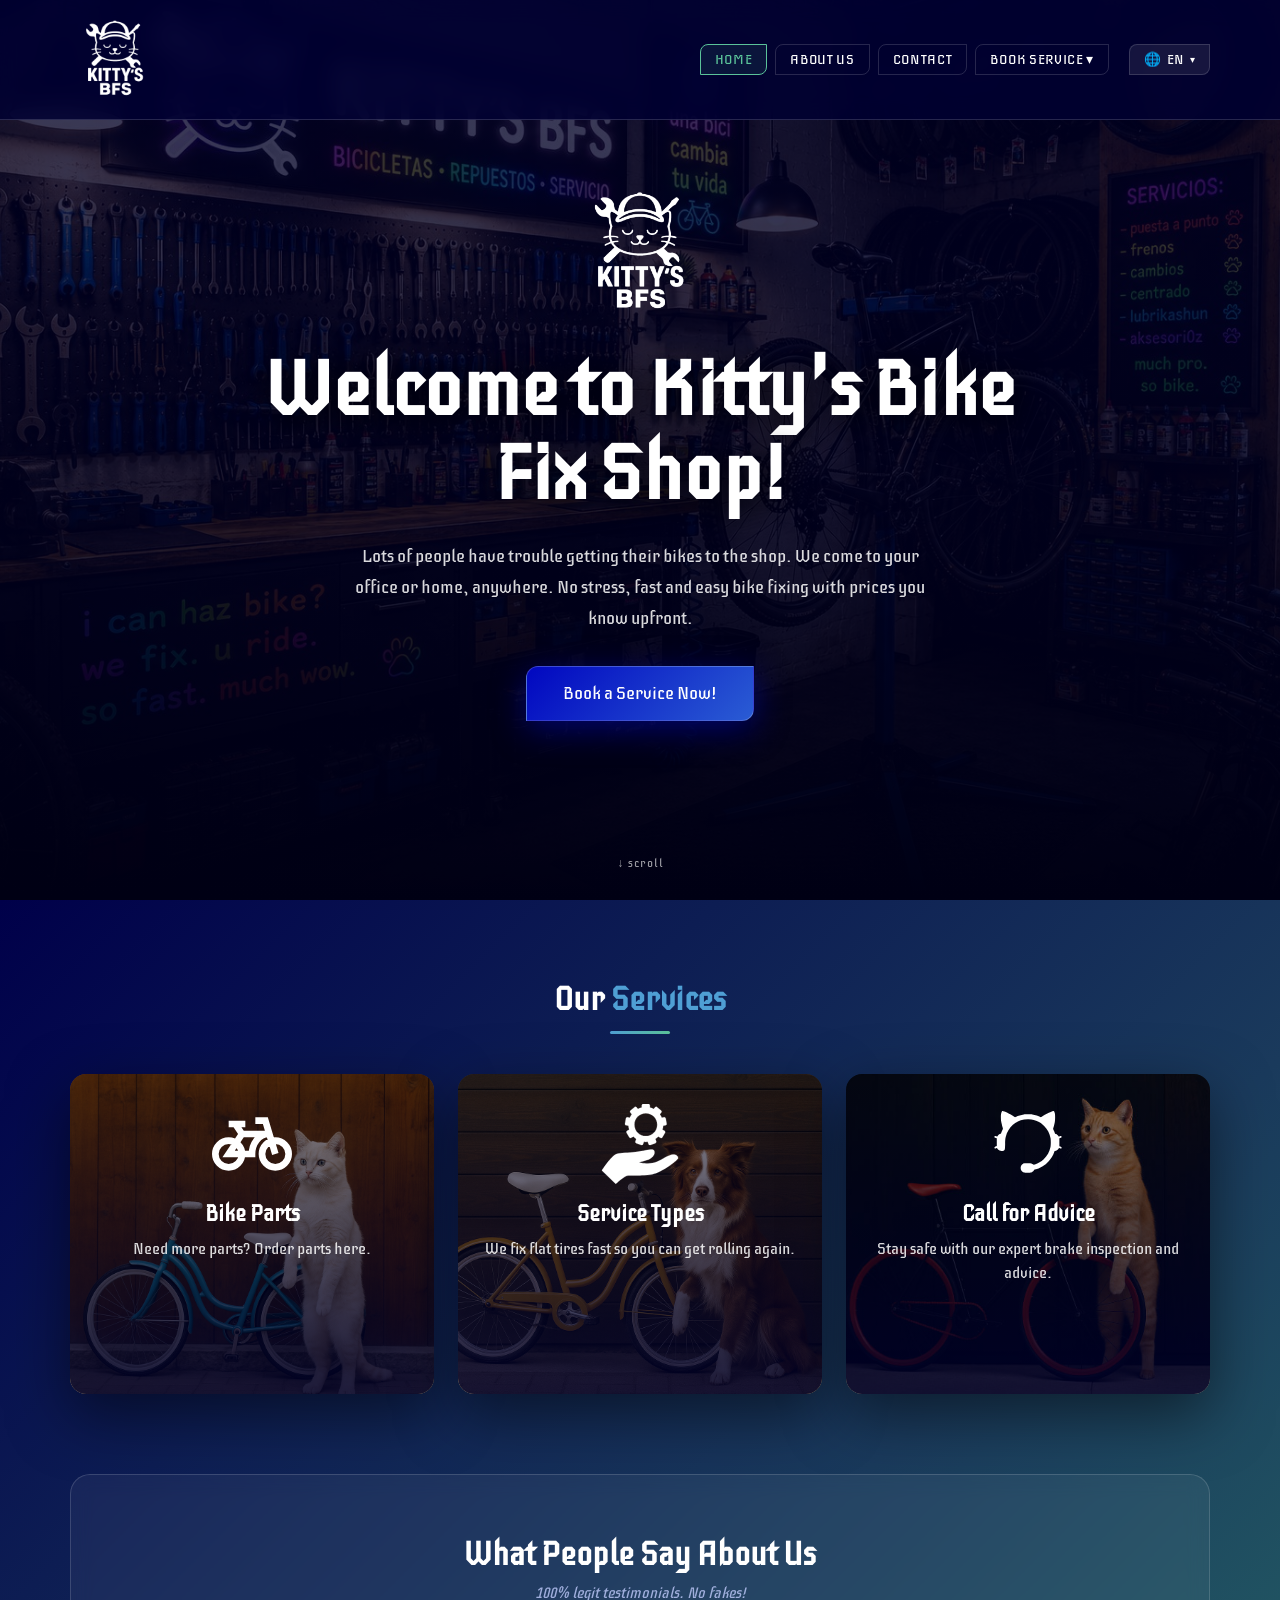
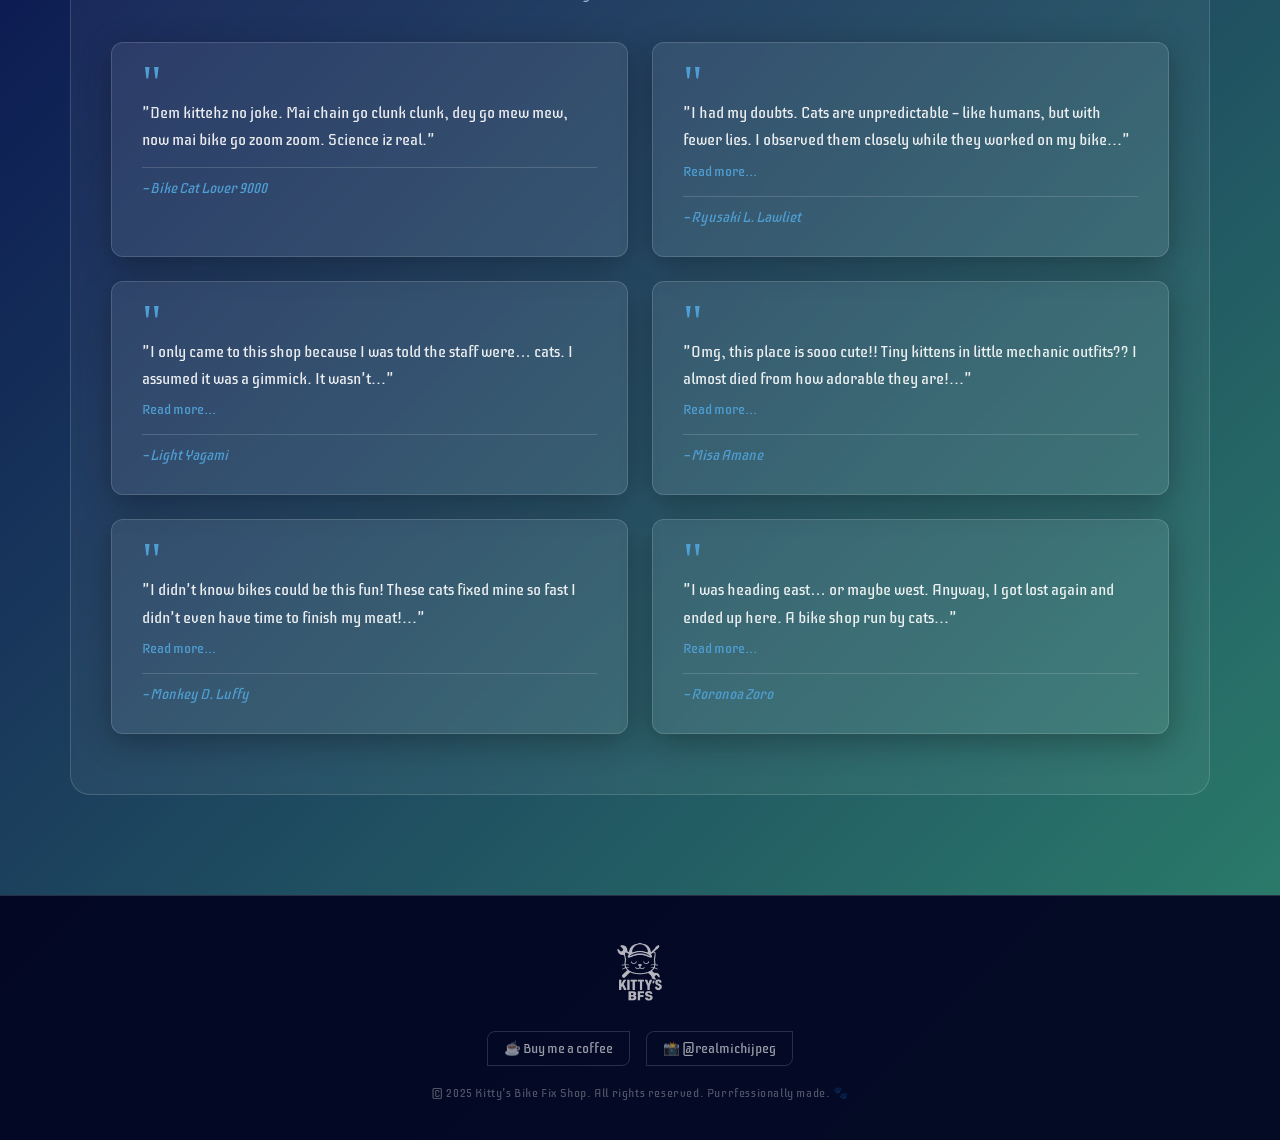
==== index.html @ 79991e34 "better than ever" ====
<!DOCTYPE html>
<html lang="en">
<head>
    <link rel="preconnect" href="https://fonts.googleapis.com">
    <link rel="preconnect" href="https://fonts.gstatic.com" crossorigin>
    <link href="https://fonts.googleapis.com/css2?family=Iceberg&family=Inter:wght@300;400;600&display=swap" rel="stylesheet">
    <meta charset="UTF-8">
    <meta name="viewport" content="width=device-width, initial-scale=1.0">
    <title>Kitty's Bike Fix Shop</title>
    <link rel="stylesheet" href="shared.css">
    <link rel="stylesheet" href="index.css">
    <link rel="icon" type="image/x-icon" href="public/KittysbikefixshopIcon.png">
</head>
<body>
    <header>
        <div class="nav-container">
            <div class="logo"><a href="index.html"><img src="public/KittysBikefixshupLogo.png" alt="Kitty Logo"></a></div>
            <button class="hamburger" id="hamburger" aria-label="Menu">
                <span></span><span></span><span></span>
            </button>
            <nav id="mainNav">
                <div class="navbutton"><a href="index.html" class="active-page" data-i18n="nav.home">HOME</a></div>
                <div class="navbutton"><a href="AboutUs.html" data-i18n="nav.about">ABOUT US</a></div>
                <div class="navbutton"><a href="ContacUs.html" data-i18n="nav.contact">CONTACT</a></div>
                <div class="navbutton">
                    <a href="#" data-i18n="nav.reserve">BOOK SERVICE ▾</a>
                    <div class="dropdown"><div class="dropdown-inner">
                        <div class="navbutton"><a href="#" data-i18n="nav.onsite">Onsite Service</a></div>
                        <div class="navbutton"><a href="Shop.html" data-i18n="nav.parts">Parts Delivery</a></div>
                        <div class="navbutton"><a href="ContacUs.html" data-i18n="nav.callback">Request Callback</a></div>
                    </div></div>
                </div>
                <div class="lang-switcher">
                    <button class="lang-btn">🌐 <span id="currentLang">EN</span> <span class="arrow">▾</span></button>
                    <div class="lang-dropdown"><div class="lang-dropdown-inner">
                        <button class="lang-option" onclick="setLang('en')">ᴇɴ English</button>
                        <button class="lang-option" onclick="setLang('es')">🇦🇷 Español</button>
                        <button class="lang-option" onclick="setLang('lolcat')">🐱 LOLCAT</button>
                    </div></div>
                </div>
            </nav>
        </div>
    </header>

    <section class="hero">
        <div class="hero-bg"></div>
        <div class="hero-overlay"></div>
        <div class="hero-content">
            <img src="public/KittysBikefixshupLogo.png" alt="Kitty's BFS Logo" class="hero-logo">
            <h1 data-i18n="hero.title">Welcome to Kitty's Bike Fix Shop!</h1>
            <p data-i18n="hero.subtitle">Lots of people have trouble getting their bikes to the shop. We come to your office or home, anywhere. No stress, fast and easy bike fixing with prices you know upfront.</p>
            <a href="ContacUs.html" class="cta-button" data-i18n="hero.cta">Book a Service Now!</a>
        </div>
        <div class="scroll-hint">↓ scroll</div>
    </section>

    <div class="page-content">
        <div class="contenedor">
            <h2 class="section-title" data-i18n="cards.title">Our <span>Services</span></h2>
            <div class="section-divider"></div>
            <div class="cards">
                <div class="card1"><a href="Shop.html"><svg viewBox="0 0 24 24" xmlns="http://www.w3.org/2000/svg"><path fill="none" stroke="#000000" stroke-width="2" d="M5,19 C7.209139,19 9,17.209139 9,15 C9,12.790861 7.209139,11 5,11 C2.790861,11 1,12.790861 1,15 C1,17.209139 2.790861,19 5,19 Z M19,19 C21.209139,19 23,17.209139 23,15 C23,12.790861 21.209139,11 19,11 C16.790861,11 15,12.790861 15,15 C15,17.209139 16.790861,19 19,19 Z M5,6 L10,6 M19,15 L16,5 L13,5 M9,9 L5,15 L12,15 C12,12 14,9 17,9 L16,9 L9,9 Z M9,9 L7,6"/></svg><h2 data-i18n="card1.title">Spare parts</h2><p data-i18n="card1.desc">Need moar partz? Orderz partz here</p></a></div>
                <div class="card2"><a href="#"><svg fill="#fff" version="1.1" xmlns="http://www.w3.org/2000/svg" xmlns:xlink="http://www.w3.org/1999/xlink" width="800px" height="800px" viewBox="0 0 376.516 376.516" xml:space="preserve"><g><g><path d="M343.657,237.412c-21.188,1.306-49.053,22.476-75.93,34.648c-32.939,14.916-84.217,2.924-84.222,2.924c7.91-3.713,40.057-11.369,46.526-14.209c34.411-15.146,31.495-46.689,15.106-46.422c-21.652,0.346-34.362,5.659-77.566,11.551c-32.746,4.451-71.476,2.824-90.052,9.916c-26.224,10.017-68.458,77.41-68.458,77.41l65.3,63.285c0,0,40.43-39.817,60.099-39.817c44.823,0,46.633-0.599,88.255-2.864c17.699-0.946,21.393-1.673,31.521-5.087c53.951-18.24,111.881-66.818,112.945-72.647C369.647,242.55,354.844,236.736,343.657,237.412z"/><path d="M123.206,100.449l10.432,1.844c0.097,0.015,0.19,0.013,0.286,0.023c0.427,6.312,1.559,12.443,3.349,18.279c-0.129,0.056-0.253,0.097-0.373,0.18l-9.178,5.289c-1.571,0.914-2.717,2.406-3.188,4.151c-0.467,1.763-0.221,3.632,0.688,5.19l12.26,21.245c1.268,2.193,3.57,3.433,5.932,3.433c1.157,0,2.335-0.295,3.414-0.932l9.176-5.29c0.213-0.117,0.405-0.273,0.59-0.425c4.251,4.438,8.98,8.375,14.12,11.771c-0.118,0.219-0.244,0.454-0.338,0.709l-3.622,9.967c-0.625,1.701-0.539,3.585,0.224,5.228c0.77,1.644,2.156,2.903,3.863,3.539l23.048,8.392c0.777,0.276,1.562,0.405,2.343,0.405c2.795,0,5.416-1.72,6.423-4.504l3.623-9.956c0.104-0.277,0.165-0.558,0.229-0.837c3.006,0.33,6.061,0.525,9.152,0.525c3.1,0,6.15-0.195,9.155-0.526c0.065,0.279,0.126,0.559,0.226,0.836l3.623,9.958c0.624,1.711,1.895,3.098,3.539,3.868c0.916,0.415,1.898,0.634,2.895,0.634c0.787,0,1.584-0.143,2.336-0.402l23.051-8.393c3.553-1.299,5.381-5.216,4.092-8.767l-3.625-9.967c-0.098-0.255-0.215-0.49-0.338-0.71c5.135-3.396,9.869-7.335,14.115-11.772c0.197,0.152,0.375,0.309,0.592,0.426l9.178,5.291c1.049,0.622,2.229,0.931,3.422,0.931c0.592,0,1.191-0.09,1.77-0.236c1.746-0.477,3.248-1.619,4.15-3.196l12.266-21.245c1.887-3.273,0.768-7.449-2.504-9.34l-9.176-5.29c-0.123-0.083-0.252-0.125-0.367-0.181c1.777-5.835,2.912-11.967,3.338-18.278c0.094-0.012,0.189-0.009,0.289-0.024l10.434-1.843c1.789-0.313,3.379-1.326,4.42-2.807c1.037-1.479,1.443-3.32,1.133-5.116l-4.266-24.147c-0.312-1.797-1.324-3.388-2.809-4.413c-1.49-1.043-3.324-1.46-5.113-1.148l-10.414,1.84c-2.48-5.813-5.633-11.282-9.332-16.333l6.742-8.022c1.17-1.388,1.734-3.191,1.574-4.988c-0.16-1.814-1.025-3.481-2.422-4.644l-18.785-15.772c-1.393-1.161-3.186-1.732-4.996-1.579c-1.807,0.167-3.479,1.033-4.645,2.421l-6.602,7.876c-5.605-2.857-11.578-5.073-17.836-6.563V6.839c0-3.766-3.061-6.839-6.836-6.839h-24.529c-3.781,0-6.846,3.074-6.846,6.839v10.216c-6.25,1.489-12.225,3.706-17.832,6.563l-6.608-7.875c-1.165-1.388-2.835-2.254-4.643-2.421c-1.804-0.153-3.603,0.418-4.989,1.579l-18.795,15.772c-2.893,2.428-3.272,6.73-0.842,9.631l6.738,8.021c-3.702,5.051-6.844,10.521-9.332,16.333l-10.412-1.839c-1.78-0.312-3.624,0.104-5.106,1.147c-1.488,1.025-2.5,2.616-2.815,4.413l-4.255,24.147C117.001,96.253,119.487,99.802,123.206,100.449z M161.928,97.36c0-29.639,24.104-53.738,53.731-53.738c29.631,0,53.738,24.1,53.738,53.738c0,29.637-24.107,53.736-53.738,53.736C186.031,151.095,161.928,126.996,161.928,97.36z"/></g></g></svg><h2 data-i18n="card2.title">Service Types</h2><p data-i18n="card2.desc">We fix flat tires fast so you can get rolling again.</p></a></div>
                <div class="card3"><a href="ContacUs.html"><svg version="1.0" xmlns="http://www.w3.org/2000/svg" width="500pt" height="500pt" viewBox="0 0 500 500" preserveAspectRatio="xMidYMid meet"><g transform="translate(0,500) scale(0.1,-0.1)" fill="#fff" stroke="none"><path d="M4025 4551 c-99 -36 -351 -156 -440 -209 -16 -9 -52 -31 -80 -47 -27 -16 -83 -51 -123 -77 l-72 -48 -38 19 c-109 55 -328 122 -502 152 -95 17 -428 18 -530 1 -163 -27 -360 -85 -488 -143 l-63 -29 -72 49 c-225 151 -616 341 -704 341 -28 0 -35 -6 -52 -38 -43 -84 -55 -158 -56 -337 0 -97 6 -206 14 -255 15 -95 71 -329 96 -403 23 -69 23 -75 -13 -150 -39 -80 -92 -211 -92 -226 0 -6 -12 -14 -27 -17 -66 -16 -133 -66 -191 -142 l-17 -24 -64 22 c-80 28 -111 19 -111 -34 0 -41 8 -47 88 -76 l62 -23 0 -244 0 -244 -37 -15 c-89 -34 -108 -48 -111 -81 -2 -25 2 -35 21 -48 23 -15 29 -14 83 4 32 12 58 20 59 18 1 -1 11 -18 23 -37 30 -51 80 -95 138 -124 42 -21 66 -26 128 -26 102 0 158 28 194 95 14 25 17 83 23 340 6 287 11 341 41 465 66 278 230 551 443 741 120 106 325 223 492 278 158 53 312 74 498 68 242 -9 404 -49 610 -154 133 -67 237 -144 355 -262 214 -215 341 -461 401 -776 21 -110 18 -439 -5 -545 -67 -308 -201 -550 -423 -760 -160 -152 -342 -260 -553 -326 l-80 -25 -38 29 c-20 16 -64 39 -98 51 -57 21 -75 22 -261 19 -199 -3 -200 -3 -258 -33 -227 -116 -196 -467 47 -540 75 -22 389 -21 466 1 62 18 141 84 162 134 9 23 22 32 54 40 114 29 167 45 234 71 327 130 606 357 795 649 50 78 147 259 147 275 0 4 6 21 14 38 8 18 21 52 29 77 13 39 19 46 48 51 61 10 128 47 179 99 27 28 50 54 50 58 0 4 4 13 8 20 7 9 21 8 65 -7 77 -27 107 -15 107 40 0 33 -22 52 -87 74 l-53 17 0 248 0 248 58 22 c76 31 82 37 82 76 0 53 -30 62 -115 33 -66 -22 -68 -22 -78 -3 -29 52 -102 115 -157 135 -49 18 -58 25 -69 57 -15 43 -17 50 -70 166 -45 98 -47 112 -26 172 30 89 63 217 91 364 22 113 25 428 5 520 -18 81 -36 125 -61 150 -24 24 -31 24 -95 1z"/></g></svg><h2 data-i18n="card3.title">Call for Advice</h2><p data-i18n="card3.desc">Stay safe with our expert brake inspection and advice.</p></a></div>
            </div>

            <!-- TESTIMONIALS --> 
            <div class="testimonials">
                <h2 data-i18n="test.title">What People Say About Us</h2>
                <span class="subtitle" data-i18n="test.subtitle">100% legit testimonials. No fakes!</span>
                <div class="tbox-grid">
                    <div class="tbox">
                        <div class="quote-wrap">
                            <p class="quote"><span class="quote-short">"Dem kittehz no joke. Mai chain go clunk clunk, dey go mew mew, now mai bike go zoom zoom. Science iz real."</span></p>
                        </div>
                        <p class="author">— Bike Cat Lover 9000</p>
                    </div>
                    <div class="tbox">
                        <div class="quote-wrap">
                            <p class="quote">
                                <span class="quote-short">"I had my doubts. Cats are unpredictable — like humans, but with fewer lies. I observed them closely while they worked on my bike..."</span>
                                <span class="quote-full">"I had my doubts. Cats are unpredictable — like humans, but with fewer lies. I observed them closely while they worked on my bike. They didn't seem interested in me, only in the mechanisms. Their coordination was impressive, almost… symmetrical. One kitten sat perfectly still, staring at the chain as if calculating torque in silence. Another was eating cake crumbs I accidentally dropped. I didn't mind. The result was flawless. The pedals moved with mathematical precision, and the ride home felt lighter — perhaps due to the lack of guilt. I might return. Not because I need another repair, but because I'm curious if they remember me."</span>
                            </p>
                            <button class="read-more" onclick="toggleQuote(this)">Read more...</button>
                        </div>
                        <p class="author">— Ryusaki L. Lawliet</p>
                    </div>
                    <div class="tbox">
                        <div class="quote-wrap">
                            <p class="quote">
                                <span class="quote-short">"I only came to this shop because I was told the staff were… cats. I assumed it was a gimmick. It wasn't..."</span>
                                <span class="quote-full">"I only came to this shop because I was told the staff were… cats. I assumed it was a gimmick. It wasn't. These kittens worked with more precision and discipline than most humans I've ever met. Every movement was deliberate — clean, efficient. One of them even polished the gears until I could see my reflection. I must admit… it was unsettling to see such perfection in creatures so small. When they finished, my bike looked immaculate — almost divine. I don't know who trained them, but if justice had a workshop, it would look like this."</span>
                            </p>
                            <button class="read-more" onclick="toggleQuote(this)">Read more...</button>
                        </div>
                        <p class="author">— Light Yagami</p>
                    </div>
                    <div class="tbox">
                        <div class="quote-wrap">
                            <p class="quote">
                                <span class="quote-short">"Omg, this place is sooo cute!! Tiny kittens in little mechanic outfits?? I almost died from how adorable they are!..."</span>
                                <span class="quote-full">"Omg, this place is sooo cute!! Tiny kittens in little mechanic outfits?? I almost died from how adorable they are!! I brought my pink bike and they were obsessed with the ribbons! One of them even tied a new bow on the basket while purring. They cleaned everything so perfectly that now it sparkles like my accessories! I told them they should start an Instagram — I'd totally promote them! Best. Shop. Ever. (Also, one kitten winked at me. I think we have a connection.)"</span>
                            </p>
                            <button class="read-more" onclick="toggleQuote(this)">Read more...</button>
                        </div>
                        <p class="author">— Misa Amane</p>
                    </div>
                    <div class="tbox">
                        <div class="quote-wrap">
                            <p class="quote">
                                <span class="quote-short">"I didn't know bikes could be this fun! These cats fixed mine so fast I didn't even have time to finish my meat!..."</span>
                                <span class="quote-full">"I didn't know bikes could be this fun! These cats fixed mine so fast I didn't even have time to finish my meat! They worked together like a real crew — one holding the wheel, another jumping on the pedals, all meowing like a rhythm. When they were done, my bike looked shiny and strong, like a new ship ready to sail. I rode away yelling 'Let's go find some food!' and I swear the cats meowed back like they wanted to come too. I'll be back! Maybe next time I'll race them!"</span>
                            </p>
                            <button class="read-more" onclick="toggleQuote(this)">Read more...</button>
                        </div>
                        <p class="author">— Monkey D. Luffy</p>
                    </div>
                    <div class="tbox">
                        <div class="quote-wrap">
                            <p class="quote">
                                <span class="quote-short">"I was heading east… or maybe west. Anyway, I got lost again and ended up here. A bike shop run by cats..."</span>
                                <span class="quote-full">"I was heading east… or maybe west. Anyway, I got lost again and ended up here. A bike shop run by cats. At first, I thought it was some kind of illusion — but they worked like a real crew. One fixed the chain with the focus of a swordsman, another adjusted the brakes, and then, to my surprise, a little black kitten started polishing my swords. The reflection was so sharp I could see my own confusion in it. When I left, my bike rolled perfectly straight… unlike me. I took the wrong turn again right after. Still, if I find this place again, I'll let the cats handle my swords anytime."</span>
                            </p>
                            <button class="read-more" onclick="toggleQuote(this)">Read more...</button>
                        </div>
                        <p class="author">— Roronoa Zoro</p>
                    </div>
                </div>
            </div>
        </div>
    </div>

    <footer>
        <div class="footer-inner">
            <div class="footer-logo"><a href="index.html"><img src="public/KittysBikefixshupLogo.png" alt="Kitty's BFS"></a></div>
            <div class="footer-links">
                <a href="https://buymeacoffee.com/elmichi_jpeg" target="_blank" class="footer-link coffee">☕ Buy me a coffee</a>
                <a href="https://www.instagram.com/realmichijpeg/" target="_blank" class="footer-link instagram">📸 @realmichijpeg</a>
            </div>
            <p class="footer-copy">© 2025 Kitty's Bike Fix Shop. All rights reserved. Purrfessionally made. 🐾</p>
        </div>
    </footer>

    <script src="lang.js"></script>
    <script>
        const translations = {
            en: {"nav.home":"HOME","nav.about":"ABOUT US","nav.contact":"CONTACT","nav.reserve":"BOOK SERVICE ▾","nav.onsite":"Onsite Service","nav.parts":"Parts Delivery","nav.callback":"Request Callback","hero.title":"Welcome to Kitty's Bike Fix Shop!","hero.subtitle":"Lots of people have trouble getting their bikes to the shop. We come to your office or home, anywhere. No stress, fast and easy bike fixing with prices you know upfront.","hero.cta":"Book a Service Now!","card1.title":"Bike Parts","card1.desc":"Need more parts? Order parts here.","card2.title":"Service Types","card2.desc":"We fix flat tires fast so you can get rolling again.","card3.title":"Call for Advice","card3.desc":"Stay safe with our expert brake inspection and advice.","test.title":"What People Say About Us","test.subtitle":"100% legit testimonials. No fakes!"},
            es: {"nav.home":"INICIO","nav.about":"NOSOTROS","nav.contact":"CONTACTO","nav.reserve":"RESERVAR ▾","nav.onsite":"Servicio a domicilio","nav.parts":"Entrega de repuestos","nav.callback":"Solicitar llamado","hero.title":"¡Bienvenido a la Bicicletería de Kitty!","hero.subtitle":"Mucha gente tiene problemas para llevar su bici al taller. Nosotros vamos a tu oficina o casa, donde sea. Sin estrés, reparación rápida y fácil con precios claros desde el principio.","hero.cta":"¡Reservar un servicio ahora!","card1.title":"Repuestos para tu bici","card1.desc":"¿Necesitás más repuestos? Pedí repuestos acá.","card2.title":"Tipos de Servicio","card2.desc":"Reparamos pinchazos rápido para que puedas seguir pedaleando.","card3.title":"Llamar para Consultas","card3.desc":"Mantente seguro con nuestra inspección experta de frenos.","test.title":"Lo que opina la gente","test.subtitle":"Testimonios 100% reales. ¡Sin falsificaciones!"},
            lolcat: {"nav.home":"HOMEZ","nav.about":"ABOUTZ UZ","nav.contact":"MEOW US","nav.reserve":"RESERVEZ SERVIS ▾","nav.onsite":"Onsite Servis","nav.parts":"Parts Deliveryz","nav.callback":"Request Cullbackz","hero.title":"Welcum 2 Kitty's bike fix Shup!","hero.subtitle":"Lotz of hoomans haz trubble gettin dere bikies 2 da shop. We comez 2 ur office or ur hoem anywherz. No haz stress of draggin ur bikez 2 da shop. Fasst, ez-peazy bike fixin wif pricez u kno befur.","hero.cta":"Reservez Servis Now!","card1.title":"BIKE PARTZ","card1.desc":"Need moar partz? Orderz partz here.","card2.title":"Servis Taipez","card2.desc":"We fix flat tirez fast fast so u can go zoomies again.","card3.title":"Call fur Advices","card3.desc":"Stay safe wif our pro kitteh braek fixin skillz.","test.title":"Wut da pipol sayz abowt us","test.subtitle":"Dis iz 100 purcent legit meowmonialz!! No fakies!"}
        };

        const htmlOverrides = {
            "cards.title": { en: 'Our <span>Services</span>', es: 'Nuestros <span>Servicios</span>', lolcat: 'Wut We <span>Duz</span>' }
        };

        function setLang(lang) { applyLang(lang, translations, htmlOverrides); }

        function toggleQuote(btn) {
            const wrap = btn.previousElementSibling;
            const short = wrap.querySelector('.quote-short');
            const full = wrap.querySelector('.quote-full');
            const isExpanded = full.style.display === 'inline';
            short.style.display = isExpanded ? 'inline' : 'none';
            full.style.display = isExpanded ? 'none' : 'inline';
            btn.textContent = isExpanded ? 'Read more...' : 'Read less';
        }

        setLang(getSavedLang());

        // Hamburger menu
        const hamburger = document.getElementById('hamburger');
        const mainNav = document.getElementById('mainNav');
        hamburger.addEventListener('click', () => {
            hamburger.classList.toggle('open');
            mainNav.classList.toggle('open');
        });

        // Mobile: toggle dropdowns on click instead of hover
        document.querySelectorAll('.navbutton > a').forEach(link => {
            link.addEventListener('click', (e) => {
                const navbutton = link.parentElement;
                const dropdown = navbutton.querySelector('.dropdown');
                if (dropdown && window.innerWidth <= 900) {
                    e.preventDefault();
                    navbutton.classList.toggle('open');
                }
            });
        });

        // Mobile: toggle lang switcher on click
        document.querySelector('.lang-btn').addEventListener('click', () => {
            if (window.innerWidth <= 900) {
                document.querySelector('.lang-switcher').classList.toggle('open');
            }
        });
    </script>
</body>
</html>
---- shared.css ----
/* ── VARIABLES ── */
:root {
    --navy: #00004a;
    --mid: #1a3a5c;
    --accent: #4f9fd4;
    --green: #5bc39a;
    --white: #ffffff;
    --glass: rgba(255,255,255,0.08);
    --glass-border: rgba(255,255,255,0.15);
}

/* ── BASE ── */
* { box-sizing: border-box; margin: 0; padding: 0; }
html { scroll-behavior: smooth; }

body {
    font-family: "Iceberg", sans-serif;
    color: var(--white);
    background: linear-gradient(135deg, #00004a 0%, #1a3a5c 50%, #2a7a6a 100%);
    min-height: 100vh;
    overflow-x: hidden;
}

/* ── NAVBAR ── */
header {
    position: fixed;
    top: 0;
    width: 100%;
    z-index: 1000;
    background: rgba(0, 0, 50, 0.85);
    backdrop-filter: blur(12px);
    border-bottom: 1px solid var(--glass-border);
    padding: 12px 0;
}

.nav-container {
    max-width: 1200px;
    margin: 0 auto;
    display: flex;
    align-items: center;
    justify-content: space-between;
    padding: 0 30px;
}

.logo img {
    width: 90px;
    height: auto;
    filter: brightness(0) invert(1);
}

nav {
    display: flex;
    align-items: center;
    gap: 8px;
}

.navbutton {
    position: relative;
    display: inline-flex;
    align-items: center;
}

.navbutton a {
    text-decoration: none;
    color: var(--white);
    font-family: "Iceberg", sans-serif;
    font-size: 0.85rem;
    letter-spacing: 0.05em;
    border: 1px solid var(--glass-border);
    padding: 6px 14px;
    border-radius: 8px 0;
    transition: all 0.2s ease;
    white-space: nowrap;
}

.navbutton a:hover {
    background: var(--glass);
    border-color: var(--accent);
    color: var(--accent);
}

.navbutton a.active-page {
    border-color: var(--green);
    color: var(--green);
    background: rgba(91, 195, 154, 0.1);
}

.dropdown {
    display: none;
    position: absolute;
    top: 100%;
    left: 0;
    padding-top: 10px;
    z-index: 200;
    min-width: 180px;
}

.dropdown-inner {
    background: rgba(0, 0, 60, 0.95);
    border: 1px solid var(--glass-border);
    border-radius: 8px;
    overflow: hidden;
    box-shadow: 0 20px 40px rgba(0,0,0,0.5);
}

.dropdown .navbutton a {
    display: block;
    border: none;
    border-bottom: 1px solid var(--glass-border);
    border-radius: 0;
    padding: 10px 16px;
    width: 100%;
}

.dropdown .navbutton:last-child a { border-bottom: none; }
.navbutton:hover .dropdown { display: block; }

/* ── LANGUAGE SWITCHER ── */
.lang-switcher {
    position: relative;
    display: inline-flex;
    align-items: center;
    margin-left: 12px;
}

.lang-btn {
    background: var(--glass);
    border: 1px solid var(--glass-border);
    color: var(--white);
    font-family: "Iceberg", sans-serif;
    font-size: 0.85rem;
    padding: 6px 14px;
    border-radius: 8px 0;
    cursor: pointer;
    display: flex;
    align-items: center;
    gap: 6px;
    transition: all 0.2s;
    white-space: nowrap;
}

.lang-btn:hover {
    background: rgba(255,255,255,0.15);
    border-color: var(--accent);
    color: var(--accent);
}

.lang-btn span.arrow { font-size: 0.65rem; transition: transform 0.2s; }
.lang-switcher:hover .lang-btn span.arrow { transform: rotate(180deg); }

.lang-dropdown {
    display: none;
    position: absolute;
    top: 100%;
    right: 0;
    padding-top: 10px;
    z-index: 300;
}

.lang-switcher:hover .lang-dropdown { display: block; }

.lang-dropdown-inner {
    background: rgba(0, 0, 60, 0.97);
    border: 1px solid var(--glass-border);
    border-radius: 8px;
    overflow: hidden;
    box-shadow: 0 20px 40px rgba(0,0,0,0.5);
    min-width: 140px;
}

.lang-option {
    display: block;
    width: 100%;
    padding: 10px 16px;
    background: none;
    border: none;
    border-bottom: 1px solid var(--glass-border);
    color: var(--white);
    font-family: "Iceberg", sans-serif;
    font-size: 0.85rem;
    cursor: pointer;
    text-align: left;
    transition: all 0.2s;
}

.lang-option:last-child { border-bottom: none; }
.lang-option:hover { background: var(--glass); color: var(--accent); }
.lang-option.active { color: var(--green); }

/* ── SHARED BUTTONS ── */
.cta-button {
    display: inline-block;
    padding: 16px 36px;
    font-size: 1.1rem;
    color: var(--white);
    background: linear-gradient(135deg, #0107c0, #2a5cd4);
    border: 1px solid rgba(255,255,255,0.2);
    border-radius: 12px 0;
    text-decoration: none;
    font-family: "Iceberg", sans-serif;
    box-shadow: 0 8px 32px rgba(1, 7, 192, 0.5);
    transition: all 0.3s ease;
}

.cta-button:hover {
    background: linear-gradient(135deg, #2a5cd4, #0107c0);
    transform: translateY(-2px);
    box-shadow: 0 12px 40px rgba(1, 7, 192, 0.7);
}

/* ── SHARED ANIMATIONS ── */
@keyframes fadeUp {
    from { opacity: 0; transform: translateY(30px); }
    to { opacity: 1; transform: translateY(0); }
}

/* ── SHARED SECTION TITLES ── */
.section-title {
    text-align: center;
    font-size: 2rem;
    margin-bottom: 12px;
    color: var(--white);
}

.section-title span { color: var(--accent); }

.section-divider {
    width: 60px;
    height: 3px;
    background: linear-gradient(90deg, var(--accent), var(--green));
    margin: 12px auto 40px;
    border-radius: 2px;
}

.section-subtitle {
    text-align: center;
    font-size: 0.9rem;
    color: rgba(255,255,255,0.55);
    margin-bottom: 40px;
    font-style: italic;
}

/* ── FOOTER ── */
footer {
    background: rgba(0, 0, 30, 0.9);
    border-top: 1px solid var(--glass-border);
    padding: 40px 30px;
    text-align: center;
}

.footer-inner {
    max-width: 1200px;
    margin: 0 auto;
    display: flex;
    flex-direction: column;
    align-items: center;
    gap: 20px;
}

.footer-logo img {
    width: 70px;
    height: auto;
    filter: brightness(0) invert(1);
    opacity: 0.7;
}

.footer-links {
    display: flex;
    gap: 16px;
    align-items: center;
}

.footer-link {
    display: flex;
    align-items: center;
    gap: 8px;
    text-decoration: none;
    color: rgba(255,255,255,0.6);
    font-family: "Iceberg", sans-serif;
    font-size: 0.85rem;
    border: 1px solid var(--glass-border);
    padding: 8px 16px;
    border-radius: 8px 0;
    transition: all 0.2s ease;
}

.footer-link:hover {
    color: var(--white);
    border-color: var(--accent);
    background: var(--glass);
}

.footer-link.coffee:hover { border-color: #FFDD00; color: #FFDD00; }
.footer-link.instagram:hover { border-color: #E1306C; color: #E1306C; }

/* ── RESPONSIVE ── */

/* Hamburger button (hidden on desktop) */
.hamburger {
    display: none;
    flex-direction: column;
    gap: 5px;
    background: none;
    border: none;
    cursor: pointer;
    padding: 6px;
}

.hamburger span {
    display: block;
    width: 24px;
    height: 2px;
    background: var(--white);
    border-radius: 2px;
    transition: all 0.3s ease;
}

.hamburger.open span:nth-child(1) { transform: translateY(7px) rotate(45deg); }
.hamburger.open span:nth-child(2) { opacity: 0; }
.hamburger.open span:nth-child(3) { transform: translateY(-7px) rotate(-45deg); }

/* Tablet */
@media (max-width: 900px) {
    .hamburger { display: flex; }

    nav {
        display: none;
        position: absolute;
        top: 100%;
        left: 0;
        width: 100%;
        background: rgba(0, 0, 50, 0.98);
        border-top: 1px solid var(--glass-border);
        flex-direction: column;
        align-items: flex-start;
        padding: 20px;
        gap: 12px;
        backdrop-filter: blur(12px);
        z-index: 999;
    }

    nav.open { display: flex; }

    .navbutton { width: 100%; }

    .navbutton a {
        display: block;
        width: 100%;
        border-radius: 8px 0;
    }

    /* Fix: hide dropdowns by default on mobile, show only when .open */
    .dropdown {
        display: none !important;
        position: static;
        padding-top: 8px;
        padding-left: 16px;
    }

    .navbutton.open .dropdown {
        display: block !important;
    }

    /* Remove hover behavior on mobile */
    .navbutton:hover .dropdown { display: none; }
    .navbutton.open:hover .dropdown { display: block !important; }

    .dropdown-inner { border-radius: 8px; }

    .lang-switcher {
        margin-left: 0;
        width: 100%;
        flex-direction: column;
        align-items: flex-start;
    }

    .lang-btn { width: 100%; justify-content: space-between; }

    /* Fix: hide lang dropdown by default on mobile */
    .lang-dropdown {
        display: none !important;
        position: static;
        padding-top: 8px;
        width: 100%;
    }

    .lang-switcher.open .lang-dropdown { display: block !important; }
    .lang-switcher:hover .lang-dropdown { display: none; }
    .lang-switcher.open:hover .lang-dropdown { display: block !important; }

    .lang-dropdown-inner { width: 100%; }
}

/* Mobile */
@media (max-width: 600px) {
    .nav-container { padding: 0 16px; }
    .logo img { width: 70px; }
    .footer-links { flex-direction: column; gap: 10px; }
    .footer-link { width: 100%; justify-content: center; }
    .footer-copy { font-size: 0.7rem; }
}

.footer-copy {
    font-size: 0.75rem;
    color: rgba(255,255,255,0.3);
    letter-spacing: 0.05em;
}
---- index.css ----
.hero { position: relative; height: 100vh; display: flex; align-items: center; justify-content: center; overflow: hidden; }
.hero-bg { position: absolute; inset: 0; background-image: url('taller.png'); background-size: cover; background-position: center; background-attachment: fixed; transform: scale(1.05); }
.hero-overlay { position: absolute; inset: 0; background: linear-gradient(to bottom, rgba(0,0,40,0.75) 0%, rgba(0,0,30,0.85) 60%, rgba(0,0,20,1) 100%); }
.hero-content { position: relative; z-index: 2; text-align: center; padding: 20px; max-width: 800px; animation: fadeUp 1.2s cubic-bezier(0.22, 1, 0.36, 1) both; }
.hero-logo { width: 140px; height: auto; filter: brightness(0) invert(1); margin-bottom: 24px; animation: fadeUp 1s cubic-bezier(0.22, 1, 0.36, 1) both; animation-delay: 0.1s; opacity: 0; }
.hero-content h1 { font-size: clamp(2.5rem, 6vw, 5rem); line-height: 1.1; margin-bottom: 1.5rem; text-shadow: 0 4px 30px rgba(0,0,0,0.8); animation: fadeUp 1s cubic-bezier(0.22, 1, 0.36, 1) both; animation-delay: 0.2s; opacity: 0; }
.hero-content p { font-size: 1.15rem; line-height: 1.7; color: rgba(255,255,255,0.85); margin-bottom: 2rem; max-width: 600px; margin-left: auto; margin-right: auto; animation: fadeUp 1s cubic-bezier(0.22, 1, 0.36, 1) both; animation-delay: 0.35s; opacity: 0; }
.hero-content .cta-button { animation: fadeUp 1s cubic-bezier(0.22, 1, 0.36, 1) both; animation-delay: 0.5s; opacity: 0; }
.scroll-hint { position: absolute; bottom: 30px; left: 50%; transform: translateX(-50%); z-index: 2; opacity: 0.6; animation: bounce 2s infinite; font-size: 0.75rem; letter-spacing: 0.1em; }
@keyframes bounce { 0%, 100% { transform: translateX(-50%) translateY(0); } 50% { transform: translateX(-50%) translateY(8px); } }

.page-content { position: relative; z-index: 10; background: linear-gradient(135deg, #00004a 0%, #1a3a5c 50%, #2a7a6a 100%); }
.contenedor { max-width: 1200px; margin: 0 auto; padding: 80px 30px 40px; }

.cards { display: flex; gap: 24px; margin-bottom: 80px; }
.card1, .card2, .card3 { flex: 1; padding: 30px 20px; background-size: cover; background-position: center; border-radius: 16px; min-height: 320px; box-shadow: 0 20px 60px rgba(0,0,0,0.5); position: relative; overflow: hidden; transition: transform 0.3s ease, box-shadow 0.3s ease; text-align: center; }
.card1:hover, .card2:hover, .card3:hover { transform: translateY(-6px); box-shadow: 0 30px 80px rgba(0,0,0,0.6); }
.card1::before, .card2::before, .card3::before { content: ''; position: absolute; inset: 0; background: linear-gradient(to top, rgba(0,0,40,0.85) 0%, rgba(0,0,20,0.4) 100%); border-radius: 16px; }
.card1 { background-image: url(public/BikeCardImg.png); }
.card2 { background-image: url(public/BikeCardImg2.png); }
.card3 { background-image: url(public/BikeCardImg3.jpg); }
.card1 a, .card2 a, .card3 a { position: relative; z-index: 2; text-decoration: none; color: white; display: flex; flex-direction: column; align-items: center; height: 100%; }
.card1 a:hover, .card2 a:hover, .card3 a:hover { color: var(--accent); }
.cards svg { width: 80px; height: auto; margin-bottom: 16px; }
.cards h2 { font-size: 1.4rem; margin-bottom: 10px; }
.cards p { font-size: 1rem; line-height: 1.5; opacity: 0.85; }
svg path { stroke: #ffffff; }

/* TESTIMONIALS */
.testimonials { background: rgba(255,255,255,0.05); border: 1px solid var(--glass-border); padding: 60px 40px; border-radius: 20px; margin-bottom: 60px; backdrop-filter: blur(10px); }
.testimonials h2 { width: 100%; font-size: 2rem; text-align: center; margin-bottom: 10px; }
.testimonials .subtitle { width: 100%; text-align: center; font-size: 0.95rem; font-style: italic; color: rgba(191, 202, 251, 0.8); margin-bottom: 40px; display: block; }
.tbox-grid { display: grid; grid-template-columns: repeat(2, 1fr); gap: 24px; }
.tbox { background: rgba(255,255,255,0.07); border: 1px solid var(--glass-border); padding: 30px; border-radius: 12px; box-shadow: 0 8px 32px rgba(0,0,0,0.3); transition: transform 0.3s ease, box-shadow 0.3s ease; display: flex; flex-direction: column; gap: 12px; }
.tbox:hover { transform: translateY(-4px); box-shadow: 0 16px 48px rgba(0,0,0,0.4); border-color: rgba(255,255,255,0.25); }
.tbox .quote-wrap { position: relative; }
.tbox .quote { font-size: 1rem; line-height: 1.7; color: rgba(255,255,255,0.9); }
.tbox .quote::before { content: '"'; font-size: 3rem; color: var(--accent); line-height: 0; vertical-align: -0.5rem; margin-right: 4px; font-family: Georgia, serif; }
.tbox .quote-short { display: block; }
.tbox .quote-full { display: none; }
.tbox .read-more { background: none; border: none; color: var(--accent); font-family: "Iceberg", sans-serif; font-size: 0.85rem; cursor: pointer; padding: 4px 0; margin-top: 4px; transition: color 0.2s; }
.tbox .read-more:hover { color: var(--green); }
.tbox .author { font-size: 0.9rem; font-style: italic; color: var(--accent); border-top: 1px solid var(--glass-border); padding-top: 12px; }

/* ── RESPONSIVE ── */
@media (max-width: 768px) {
    .hero-bg { background-attachment: scroll; }

    .hero-content h1 { font-size: clamp(2rem, 8vw, 3rem); }
    .hero-content p { font-size: 1rem; }
    .hero-logo { width: 100px; }

    .contenedor { padding: 60px 16px 30px; }

    .cards { flex-direction: column; gap: 16px; }
    .card1, .card2, .card3 { min-height: 220px; }

    .tbox-grid { grid-template-columns: 1fr; }
    .testimonials { padding: 40px 20px; }

    .cta-button { font-size: 0.95rem; padding: 12px 24px; }
}

@media (max-width: 480px) {
    .hero-content h1 { font-size: 1.8rem; }
    .hero-logo { width: 80px; }
    .testimonials { padding: 30px 16px; }
}
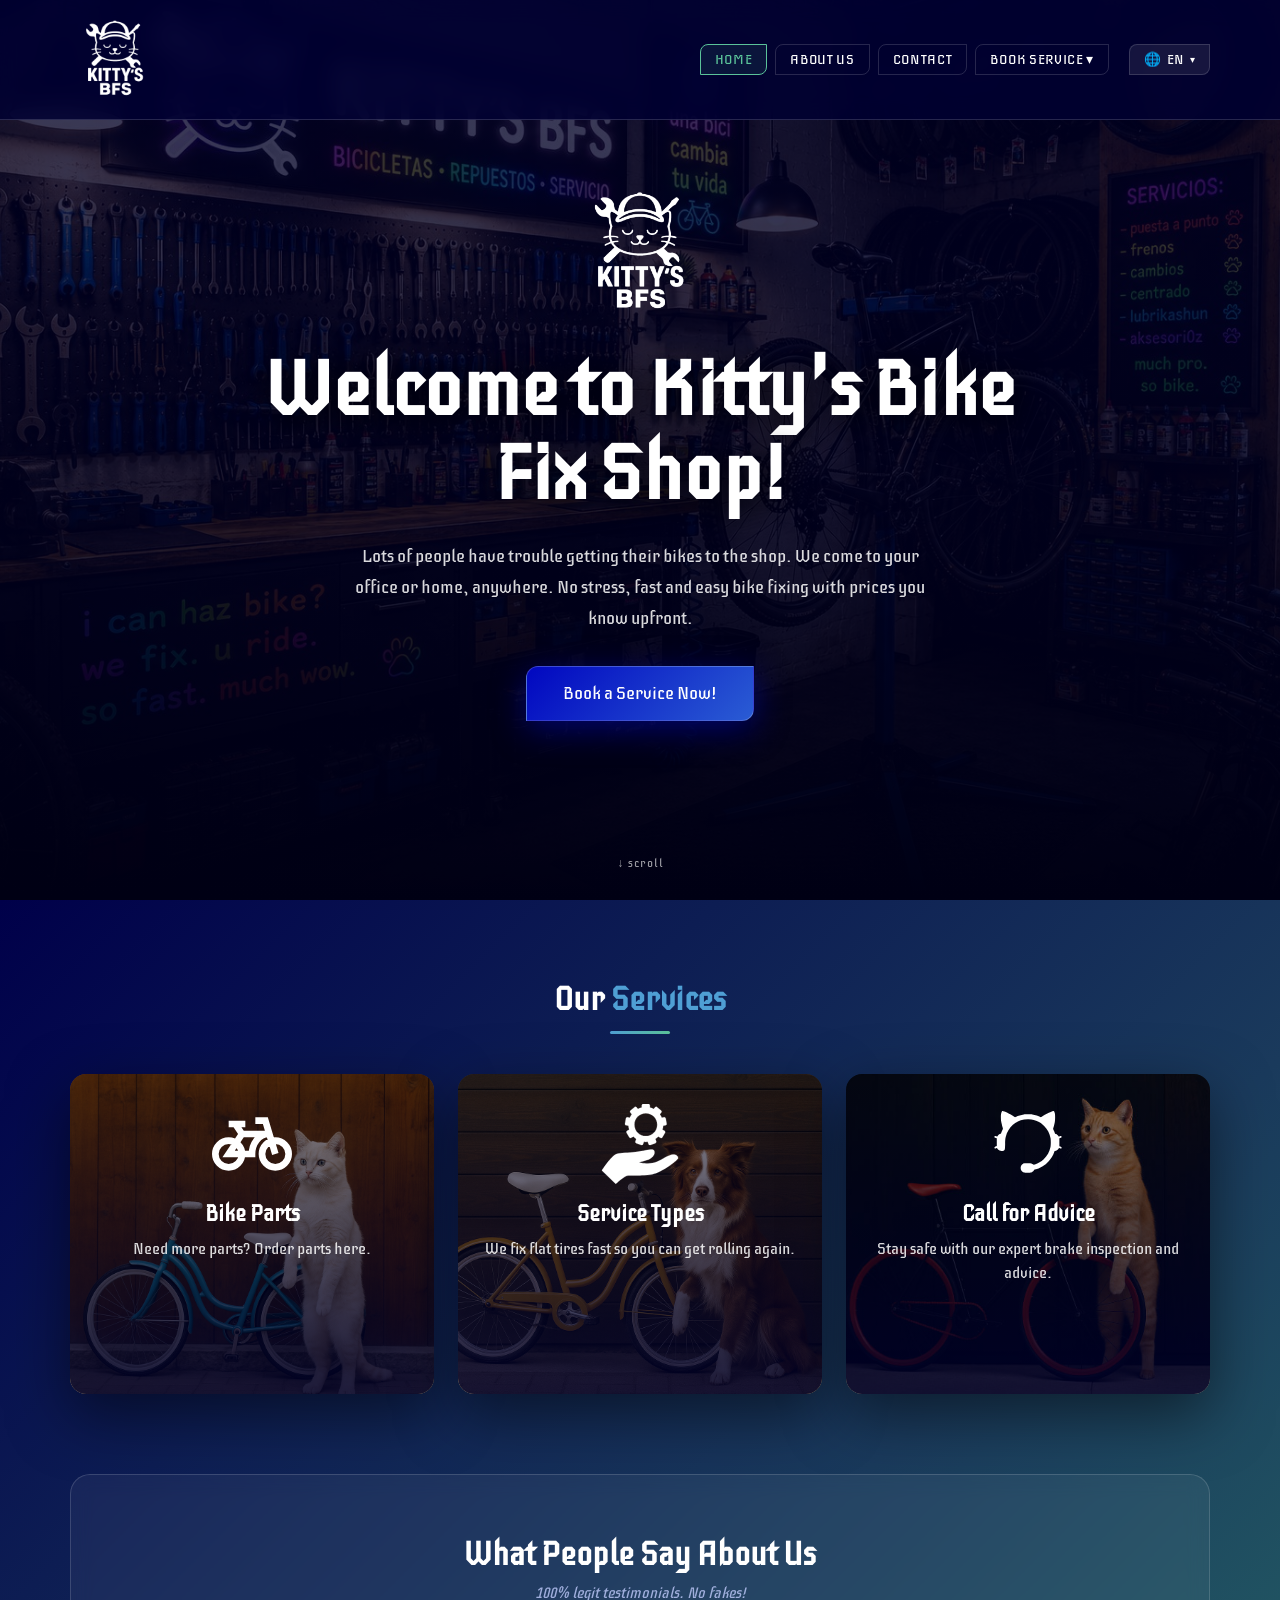
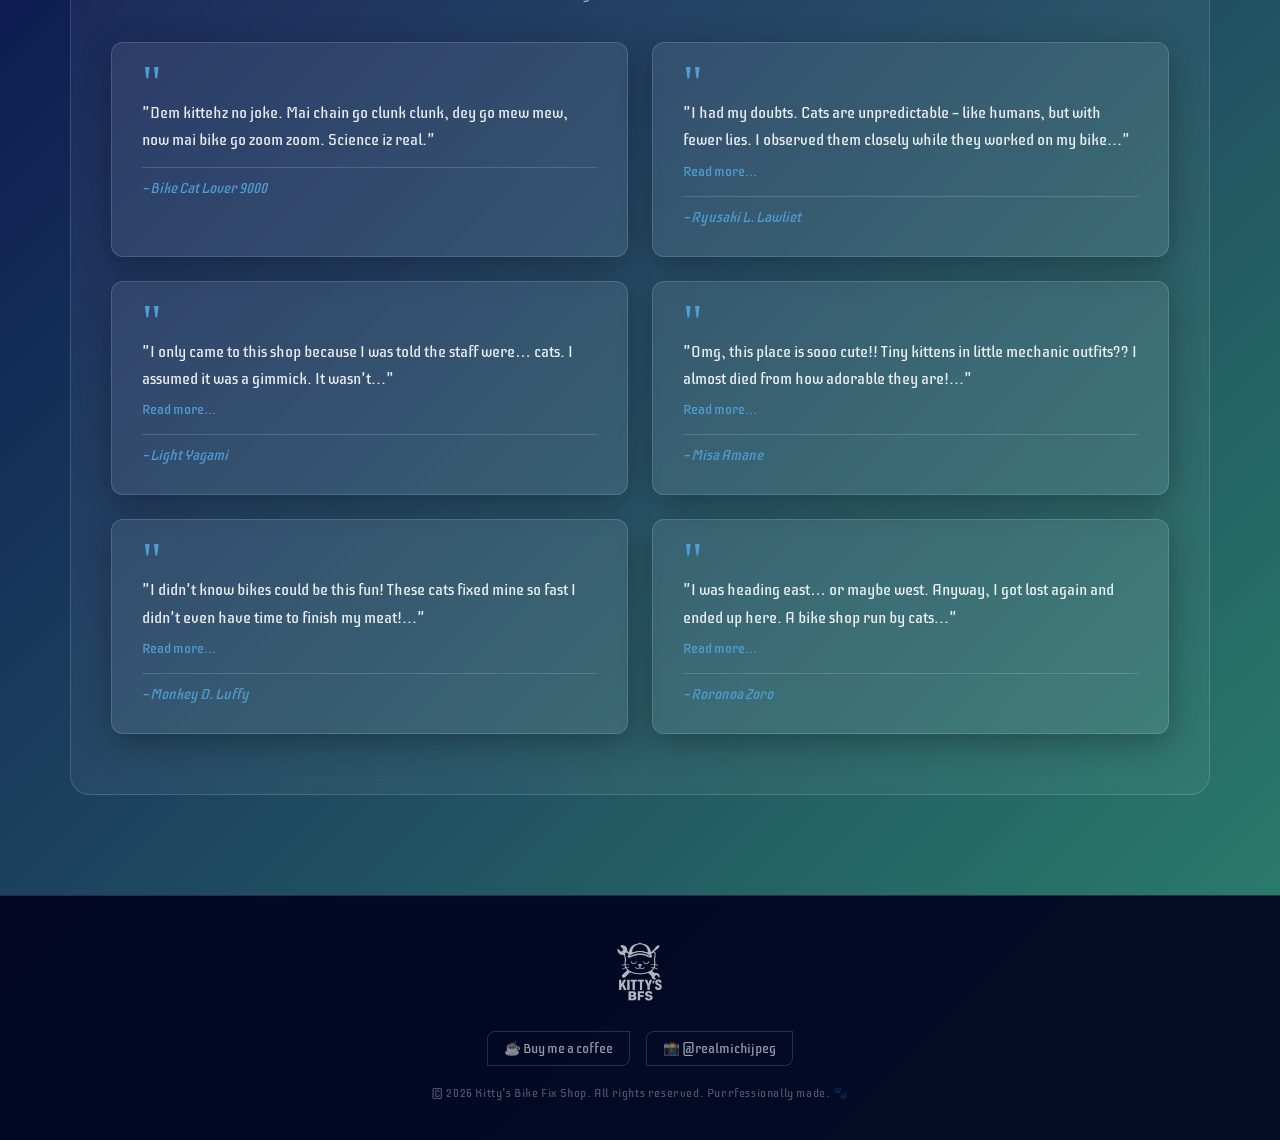
==== commit 213ed203: "2026" ====
--- a/index.html
+++ b/index.html
@@ -137,7 +137,7 @@
                 <a href="https://buymeacoffee.com/elmichi_jpeg" target="_blank" class="footer-link coffee">☕ Buy me a coffee</a>
                 <a href="https://www.instagram.com/realmichijpeg/" target="_blank" class="footer-link instagram">📸 @realmichijpeg</a>
             </div>
-            <p class="footer-copy">© 2025 Kitty's Bike Fix Shop. All rights reserved. Purrfessionally made. 🐾</p>
+            <p class="footer-copy">© 2026 Kitty's Bike Fix Shop. All rights reserved. Purrfessionally made. 🐾</p>
         </div>
     </footer>
 
@@ -145,7 +145,7 @@
     <script>
         const translations = {
             en: {"nav.home":"HOME","nav.about":"ABOUT US","nav.contact":"CONTACT","nav.reserve":"BOOK SERVICE ▾","nav.onsite":"Onsite Service","nav.parts":"Parts Delivery","nav.callback":"Request Callback","hero.title":"Welcome to Kitty's Bike Fix Shop!","hero.subtitle":"Lots of people have trouble getting their bikes to the shop. We come to your office or home, anywhere. No stress, fast and easy bike fixing with prices you know upfront.","hero.cta":"Book a Service Now!","card1.title":"Bike Parts","card1.desc":"Need more parts? Order parts here.","card2.title":"Service Types","card2.desc":"We fix flat tires fast so you can get rolling again.","card3.title":"Call for Advice","card3.desc":"Stay safe with our expert brake inspection and advice.","test.title":"What People Say About Us","test.subtitle":"100% legit testimonials. No fakes!"},
-            es: {"nav.home":"INICIO","nav.about":"NOSOTROS","nav.contact":"CONTACTO","nav.reserve":"RESERVAR ▾","nav.onsite":"Servicio a domicilio","nav.parts":"Entrega de repuestos","nav.callback":"Solicitar llamado","hero.title":"¡Bienvenido a la Bicicletería de Kitty!","hero.subtitle":"Mucha gente tiene problemas para llevar su bici al taller. Nosotros vamos a tu oficina o casa, donde sea. Sin estrés, reparación rápida y fácil con precios claros desde el principio.","hero.cta":"¡Reservar un servicio ahora!","card1.title":"Repuestos para tu bici","card1.desc":"¿Necesitás más repuestos? Pedí repuestos acá.","card2.title":"Tipos de Servicio","card2.desc":"Reparamos pinchazos rápido para que puedas seguir pedaleando.","card3.title":"Llamar para Consultas","card3.desc":"Mantente seguro con nuestra inspección experta de frenos.","test.title":"Lo que opina la gente","test.subtitle":"Testimonios 100% reales. ¡Sin falsificaciones!"},
+            es: {"nav.home":"INICIO","nav.about":"NOSOTROS","nav.contact":"CONTACTO","nav.reserve":"RESERVAR ▾","nav.onsite":"Servicio a domicilio","nav.parts":"Repuestos para tu bici","nav.callback":"Solicitar llamado","hero.title":"¡Bienvenido a la Bicicletería de Kitty!","hero.subtitle":"Mucha gente tiene problemas para llevar su bici al taller. Nosotros vamos a tu oficina o casa, donde sea. Sin estrés, reparación rápida y fácil con precios claros desde el principio.","hero.cta":"¡Reservar un servicio ahora!","card1.title":"Repuestos para tu bici","card1.desc":"¿Necesitás más repuestos? Pedí repuestos acá.","card2.title":"Tipos de Servicio","card2.desc":"Reparamos pinchazos rápido para que puedas seguir pedaleando.","card3.title":"Llamar para Consultas","card3.desc":"Mantente seguro con nuestra inspección experta de frenos.","test.title":"Lo que opina la gente","test.subtitle":"Testimonios 100% reales. ¡Sin falsificaciones!"},
             lolcat: {"nav.home":"HOMEZ","nav.about":"ABOUTZ UZ","nav.contact":"MEOW US","nav.reserve":"RESERVEZ SERVIS ▾","nav.onsite":"Onsite Servis","nav.parts":"Parts Deliveryz","nav.callback":"Request Cullbackz","hero.title":"Welcum 2 Kitty's bike fix Shup!","hero.subtitle":"Lotz of hoomans haz trubble gettin dere bikies 2 da shop. We comez 2 ur office or ur hoem anywherz. No haz stress of draggin ur bikez 2 da shop. Fasst, ez-peazy bike fixin wif pricez u kno befur.","hero.cta":"Reservez Servis Now!","card1.title":"BIKE PARTZ","card1.desc":"Need moar partz? Orderz partz here.","card2.title":"Servis Taipez","card2.desc":"We fix flat tirez fast fast so u can go zoomies again.","card3.title":"Call fur Advices","card3.desc":"Stay safe wif our pro kitteh braek fixin skillz.","test.title":"Wut da pipol sayz abowt us","test.subtitle":"Dis iz 100 purcent legit meowmonialz!! No fakies!"}
         };
 
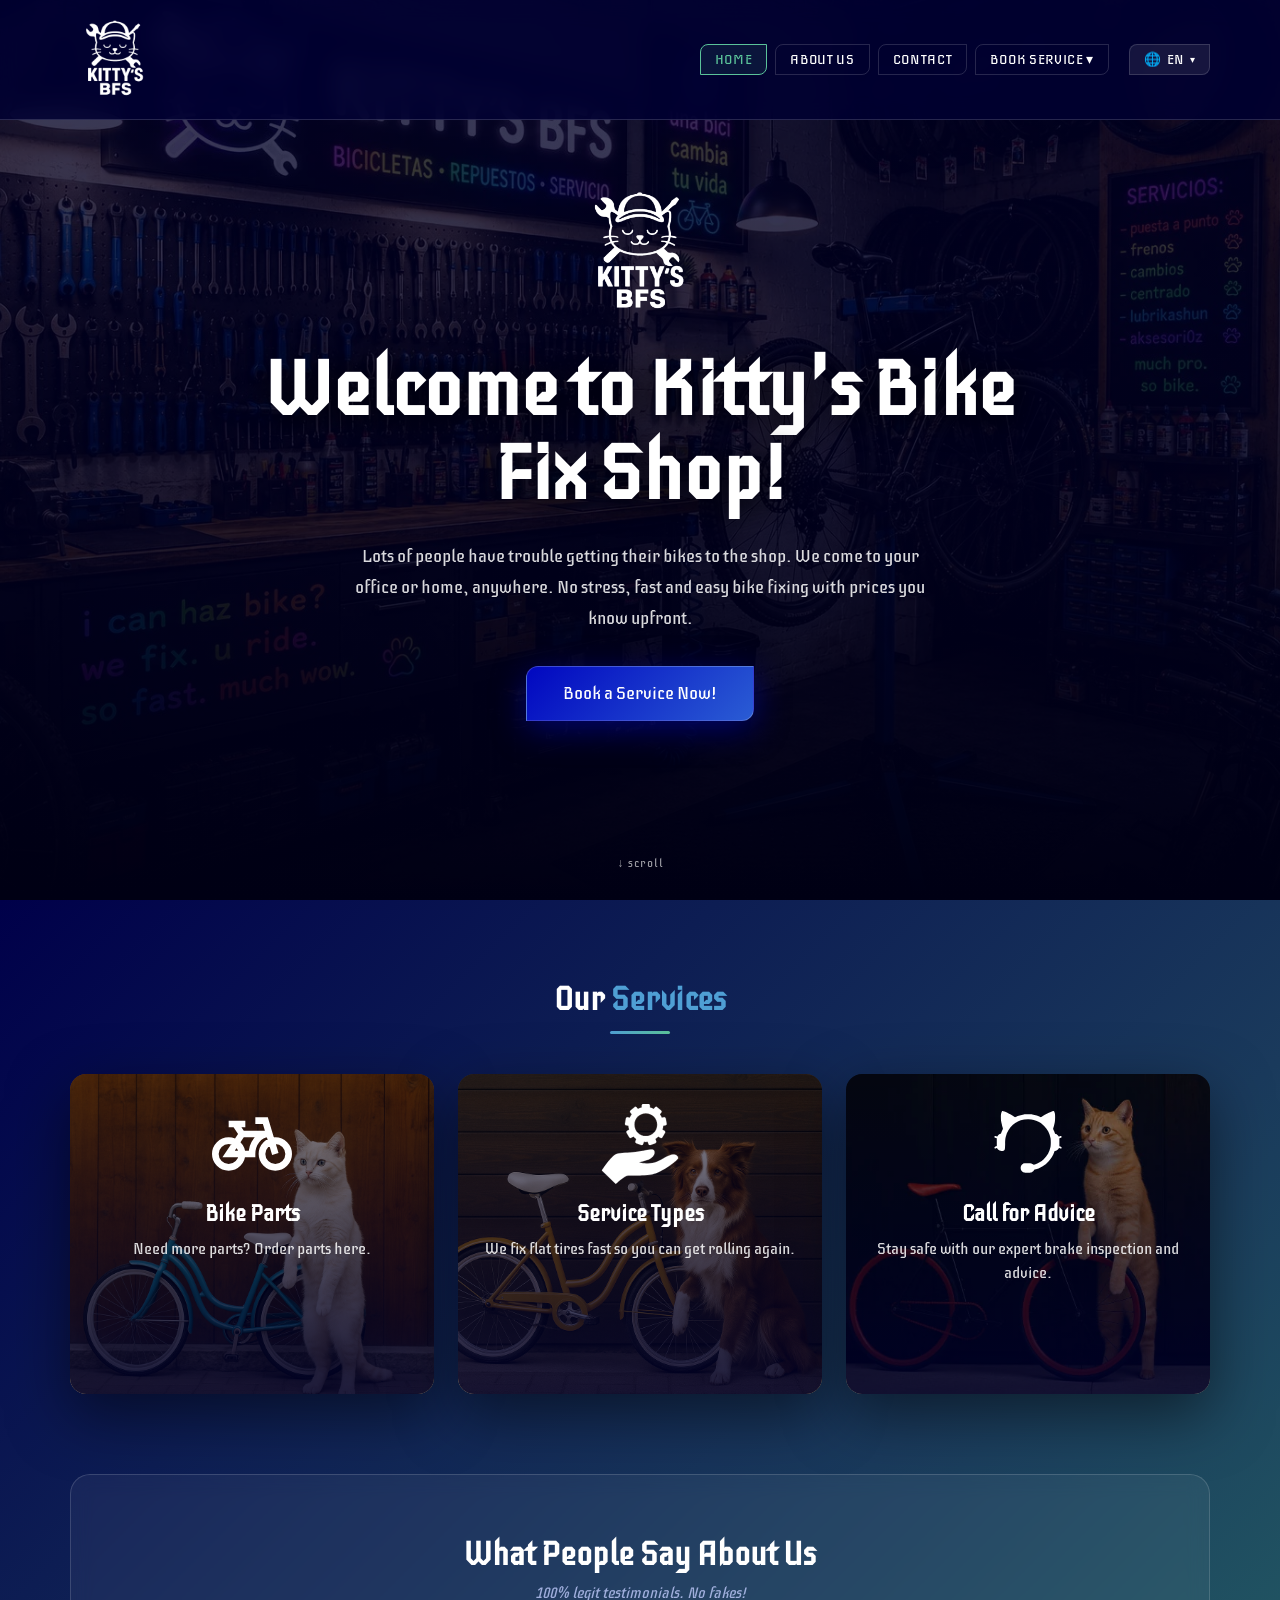
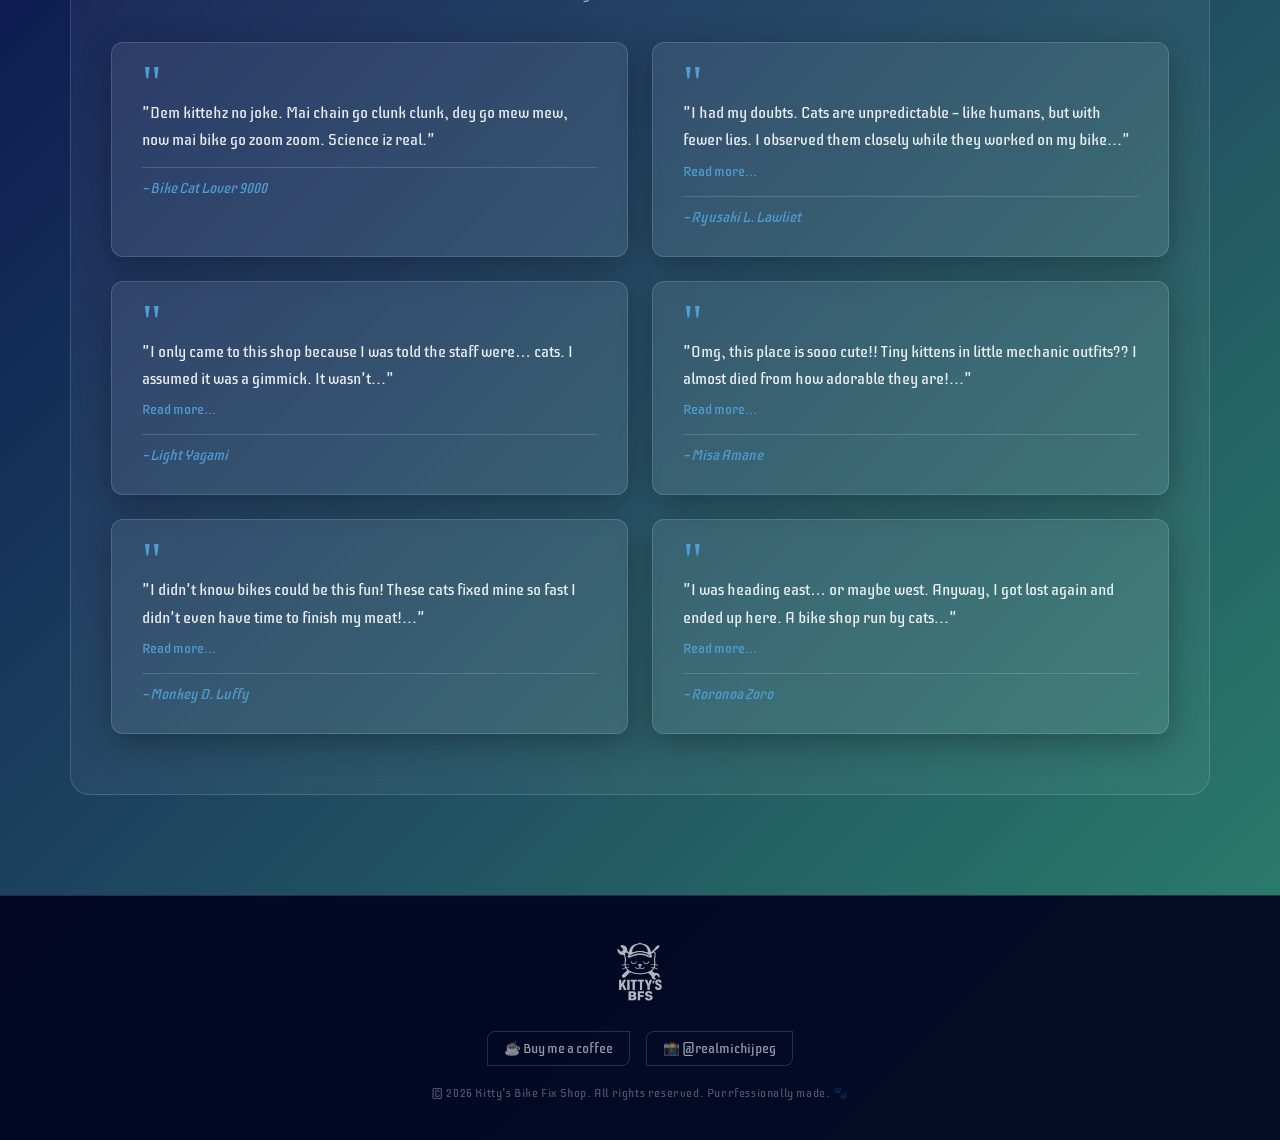
==== commit 3e35319f: "png images to webp images Co-authored-by: Copilot <copilot@github.com>" ====
--- a/index.html
+++ b/index.html
@@ -9,12 +9,12 @@
     <title>Kitty's Bike Fix Shop</title>
     <link rel="stylesheet" href="shared.css">
     <link rel="stylesheet" href="index.css">
-    <link rel="icon" type="image/x-icon" href="public/KittysbikefixshopIcon.png">
+    <link rel="icon" type="image/x-icon" href="imageswebp/KittysbikefixshopIcon.webp">
 </head>
 <body>
     <header>
         <div class="nav-container">
-            <div class="logo"><a href="index.html"><img src="public/KittysBikefixshupLogo.png" alt="Kitty Logo"></a></div>
+            <div class="logo"><a href="index.html"><img src="imageswebp/KittysBikefixshupLogo.webp" alt="Kitty Logo"></a></div>
             <button class="hamburger" id="hamburger" aria-label="Menu">
                 <span></span><span></span><span></span>
             </button>
@@ -46,7 +46,7 @@
         <div class="hero-bg"></div>
         <div class="hero-overlay"></div>
         <div class="hero-content">
-            <img src="public/KittysBikefixshupLogo.png" alt="Kitty's BFS Logo" class="hero-logo">
+            <img src="imageswebp/KittysBikefixshupLogo.webp" alt="Kitty's BFS Logo" class="hero-logo">
             <h1 data-i18n="hero.title">Welcome to Kitty's Bike Fix Shop!</h1>
             <p data-i18n="hero.subtitle">Lots of people have trouble getting their bikes to the shop. We come to your office or home, anywhere. No stress, fast and easy bike fixing with prices you know upfront.</p>
             <a href="ContacUs.html" class="cta-button" data-i18n="hero.cta">Book a Service Now!</a>
@@ -132,7 +132,7 @@
 
     <footer>
         <div class="footer-inner">
-            <div class="footer-logo"><a href="index.html"><img src="public/KittysBikefixshupLogo.png" alt="Kitty's BFS"></a></div>
+            <div class="footer-logo"><a href="index.html"><img src="imageswebp/KittysBikefixshupLogo.webp" alt="Kitty's BFS"></a></div>
             <div class="footer-links">
                 <a href="https://buymeacoffee.com/elmichi_jpeg" target="_blank" class="footer-link coffee">☕ Buy me a coffee</a>
                 <a href="https://www.instagram.com/realmichijpeg/" target="_blank" class="footer-link instagram">📸 @realmichijpeg</a>
--- a/index.css
+++ b/index.css
@@ -1,5 +1,5 @@
 .hero { position: relative; height: 100vh; display: flex; align-items: center; justify-content: center; overflow: hidden; }
-.hero-bg { position: absolute; inset: 0; background-image: url('taller.png'); background-size: cover; background-position: center; background-attachment: fixed; transform: scale(1.05); }
+.hero-bg { position: absolute; inset: 0; background-image: url('imageswebp/taller.webp'); background-size: cover; background-position: center; background-attachment: fixed; transform: scale(1.05); }
 .hero-overlay { position: absolute; inset: 0; background: linear-gradient(to bottom, rgba(0,0,40,0.75) 0%, rgba(0,0,30,0.85) 60%, rgba(0,0,20,1) 100%); }
 .hero-content { position: relative; z-index: 2; text-align: center; padding: 20px; max-width: 800px; animation: fadeUp 1.2s cubic-bezier(0.22, 1, 0.36, 1) both; }
 .hero-logo { width: 140px; height: auto; filter: brightness(0) invert(1); margin-bottom: 24px; animation: fadeUp 1s cubic-bezier(0.22, 1, 0.36, 1) both; animation-delay: 0.1s; opacity: 0; }
@@ -16,9 +16,9 @@
 .card1, .card2, .card3 { flex: 1; padding: 30px 20px; background-size: cover; background-position: center; border-radius: 16px; min-height: 320px; box-shadow: 0 20px 60px rgba(0,0,0,0.5); position: relative; overflow: hidden; transition: transform 0.3s ease, box-shadow 0.3s ease; text-align: center; }
 .card1:hover, .card2:hover, .card3:hover { transform: translateY(-6px); box-shadow: 0 30px 80px rgba(0,0,0,0.6); }
 .card1::before, .card2::before, .card3::before { content: ''; position: absolute; inset: 0; background: linear-gradient(to top, rgba(0,0,40,0.85) 0%, rgba(0,0,20,0.4) 100%); border-radius: 16px; }
-.card1 { background-image: url(public/BikeCardImg.png); }
-.card2 { background-image: url(public/BikeCardImg2.png); }
-.card3 { background-image: url(public/BikeCardImg3.jpg); }
+.card1 { background-image: url(imageswebp/BikeCardImg.webp); }
+.card2 { background-image: url(imageswebp/BikeCardImg2.webp); }
+.card3 { background-image: url(imageswebp/BikeCardImg3.webp); }
 .card1 a, .card2 a, .card3 a { position: relative; z-index: 2; text-decoration: none; color: white; display: flex; flex-direction: column; align-items: center; height: 100%; }
 .card1 a:hover, .card2 a:hover, .card3 a:hover { color: var(--accent); }
 .cards svg { width: 80px; height: auto; margin-bottom: 16px; }
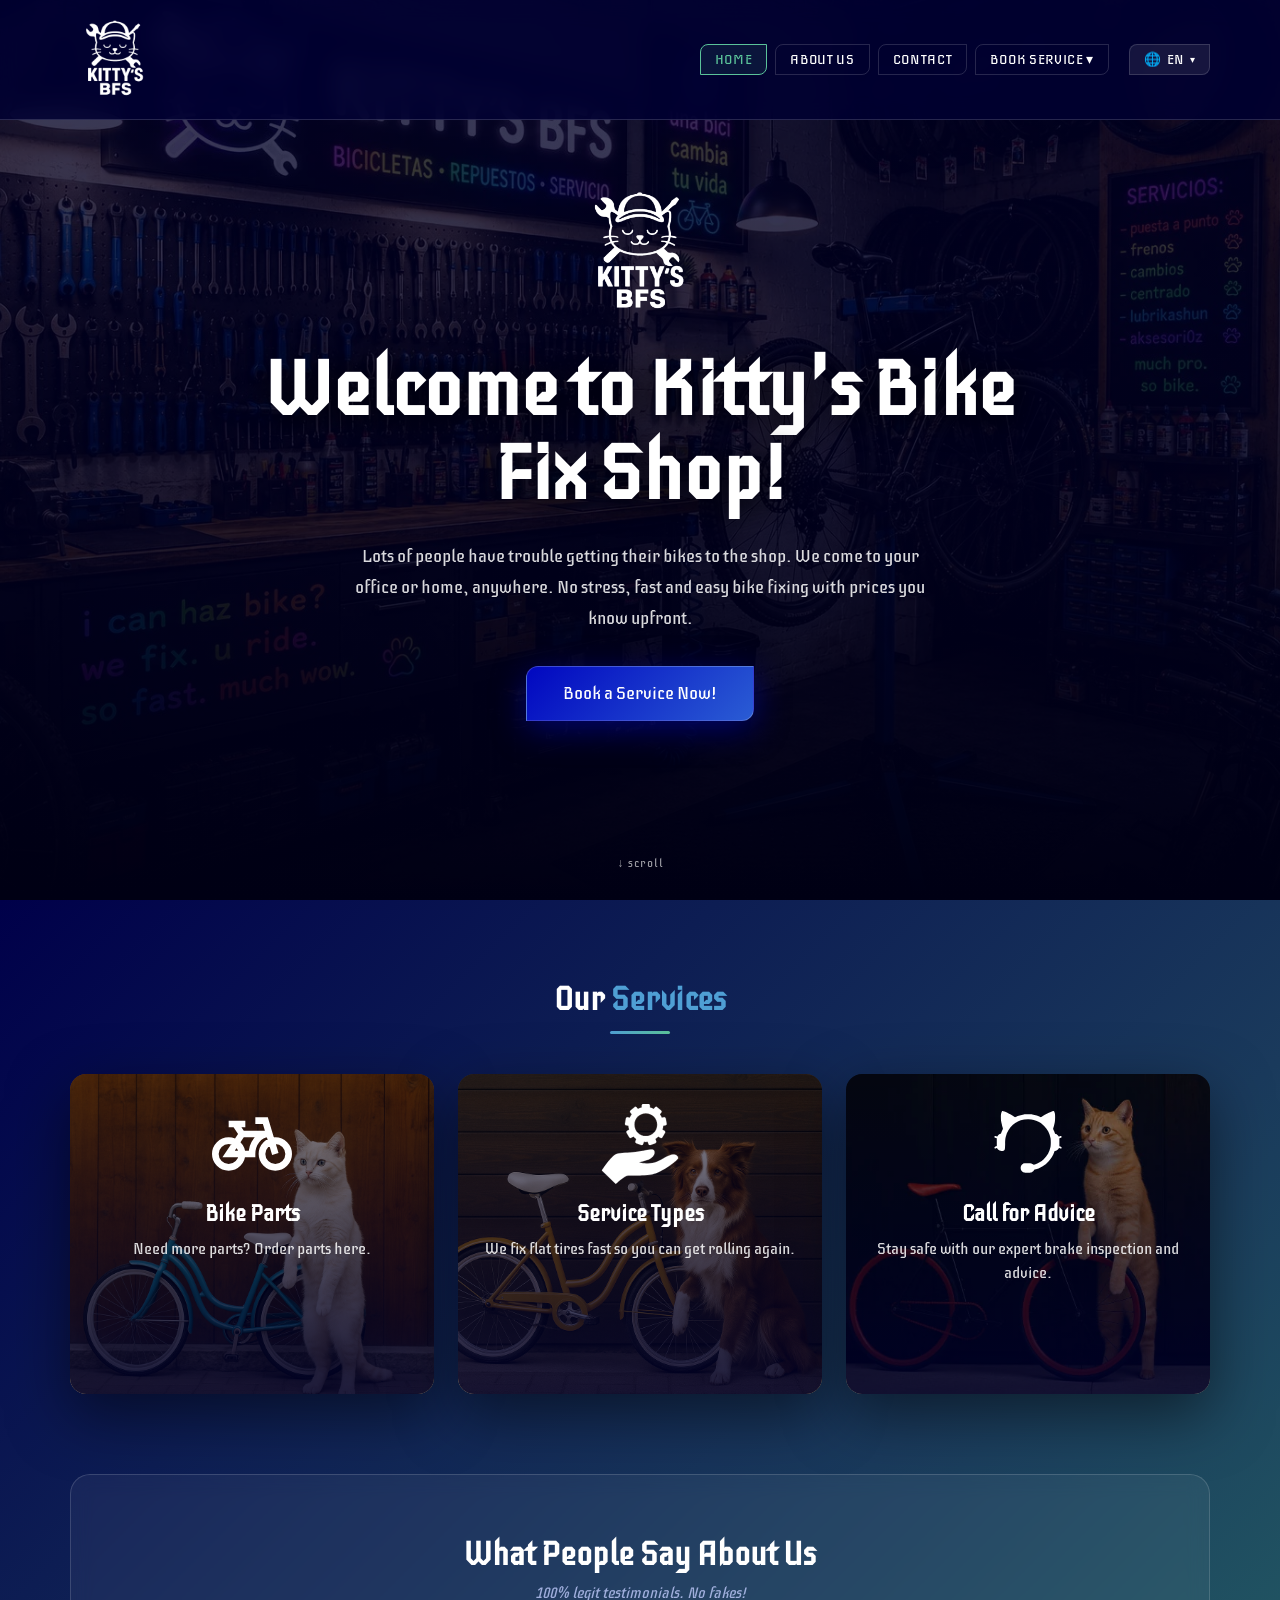
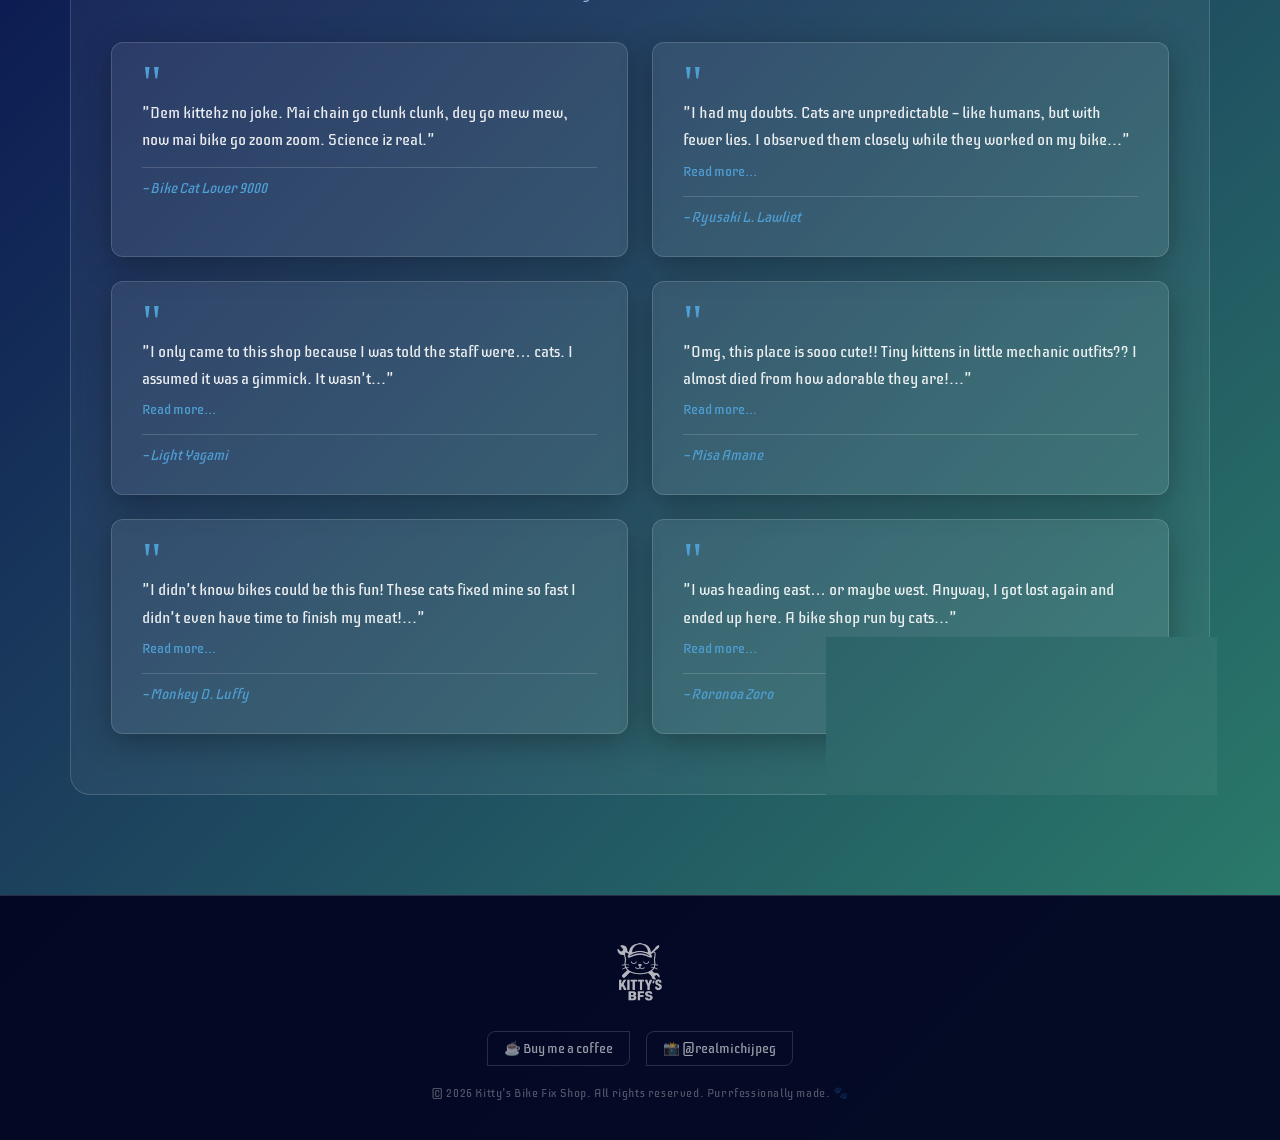
==== commit d3a28b1f: "GA (google tag)" ====
--- a/index.html
+++ b/index.html
@@ -1,11 +1,28 @@
 <!DOCTYPE html>
 <html lang="en">
 <head>
+    <meta property="og:title" content="Kitty's Bike Fix Shop">
+    <meta property="og:description" content="Mobile bike repair service run by cats. We come to you.">
+    <meta property="og:image" content="imageswebp/KittysBikefixshupLogo.webp">
+    <meta property="og:type" content="website">
+    <meta name="description" content="Mobile bike repair service run by very serious cats. We come to your home or office anywhere. Fast, stress-free fixing with upfront prices. 🐾">
+
     <link rel="preconnect" href="https://fonts.googleapis.com">
     <link rel="preconnect" href="https://fonts.gstatic.com" crossorigin>
     <link href="https://fonts.googleapis.com/css2?family=Iceberg&family=Inter:wght@300;400;600&display=swap" rel="stylesheet">
     <meta charset="UTF-8">
     <meta name="viewport" content="width=device-width, initial-scale=1.0">
+
+    <!-- Google tag (gtag.js) -->
+    <script async src="https://www.googletagmanager.com/gtag/js?id=G-V7JJTFCPWQ"></script>
+    <script>
+    window.dataLayer = window.dataLayer || [];
+    function gtag(){dataLayer.push(arguments);}
+    gtag('js', new Date());
+
+    gtag('config', 'G-V7JJTFCPWQ');
+    </script>
+
     <title>Kitty's Bike Fix Shop</title>
     <link rel="stylesheet" href="shared.css">
     <link rel="stylesheet" href="index.css">
